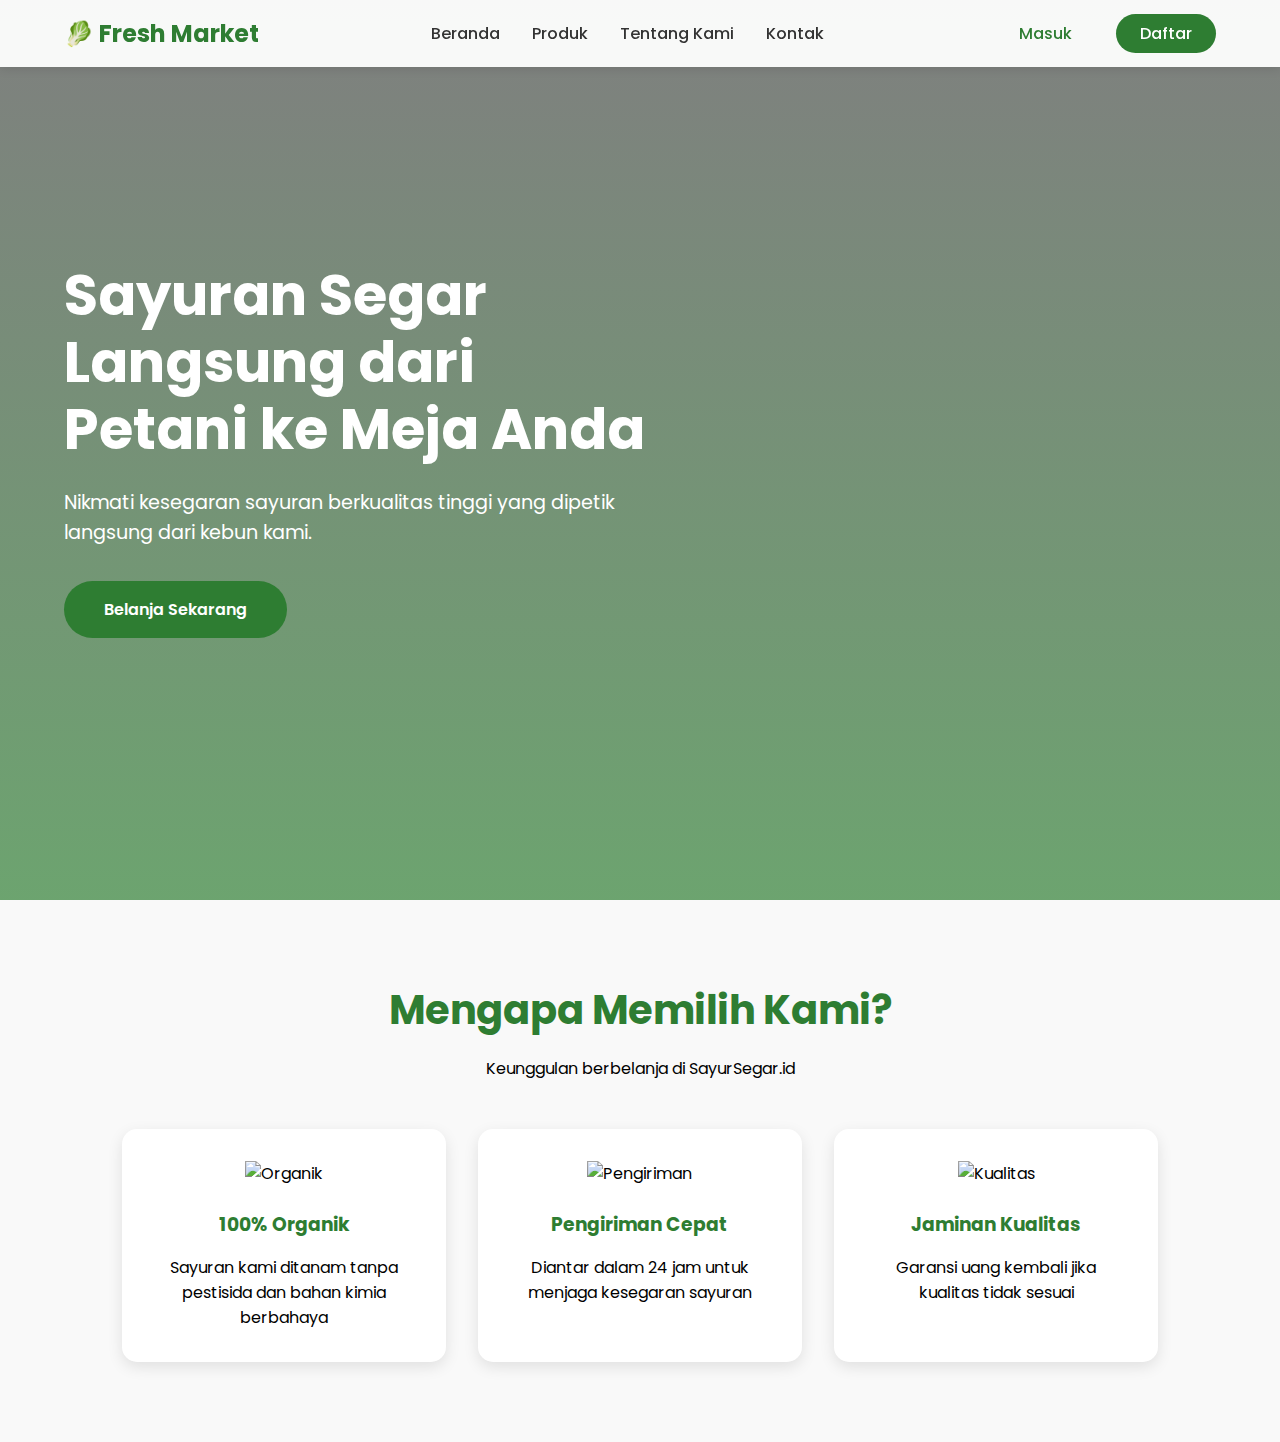
==== index.html @ a0b8d887 "menambahkan file database.sql merubah file index.html menambahkan file login.html menambahkan file p" ====
<!DOCTYPE html>
<html lang="id">
  <head>
    <meta charset="UTF-8" />
    <meta name="viewport" content="width=device-width, initial-scale=1.0" />
    <title>Fresh Market - Sayuran Segar Langsung dari Petani</title>
    <link
      href="https://fonts.googleapis.com/css2?family=Poppins:wght@400;500;600;700&display=swap"
      rel="stylesheet"
    />
    <style>
      * {
        margin: 0;
        padding: 0;
        box-sizing: border-box;
        font-family: "Poppins", sans-serif;
      }

      /* Navbar Styles */
      .navbar {
        position: fixed;
        top: 0;
        width: 100%;
        background: rgba(255, 255, 255, 0.95);
        padding: 1rem 5%;
        display: flex;
        justify-content: space-between;
        align-items: center;
        box-shadow: 0 2px 10px rgba(0, 0, 0, 0.1);
        z-index: 1000;
      }

      .logo {
        font-size: 1.5rem;
        font-weight: 700;
        color: #2e7d32;
      }

      .nav-links {
        display: flex;
        gap: 2rem;
      }

      .nav-links a {
        text-decoration: none;
        color: #333;
        font-weight: 500;
        transition: color 0.3s;
      }

      .nav-links a:hover {
        color: #2e7d32;
      }

      .auth-buttons a {
        text-decoration: none;
        padding: 0.5rem 1.5rem;
        border-radius: 25px;
        font-weight: 500;
      }

      .login-btn {
        color: #2e7d32;
        margin-right: 1rem;
      }

      .register-btn {
        background: #2e7d32;
        color: white;
        transition: all 0.3s;
      }

      .register-btn:hover {
        background: #1b5e20;
        transform: translateY(-2px);
      }

      /* Hero Section */
      .hero {
        height: 100vh;
        background: linear-gradient(rgba(0, 0, 0, 0.5), rgba(46, 125, 50, 0.7)),
          url("https://images.unsplash.com/photo-1597362925123-77861d3fbac7?auto=format&fit=crop&q=80");
        background-size: cover;
        background-position: center;
        display: flex;
        align-items: center;
        padding: 0 5%;
        color: white;
      }

      .hero-content {
        max-width: 600px;
      }

      .hero-content h1 {
        font-size: 3.5rem;
        margin-bottom: 1.5rem;
        line-height: 1.2;
      }

      .hero-content p {
        font-size: 1.2rem;
        margin-bottom: 2rem;
        line-height: 1.6;
      }

      .cta-btn {
        display: inline-block;
        padding: 1rem 2.5rem;
        background: #2e7d32;
        color: white;
        text-decoration: none;
        border-radius: 30px;
        font-weight: 600;
        transition: all 0.3s;
      }

      .cta-btn:hover {
        background: #1b5e20;
        transform: translateY(-2px);
        box-shadow: 0 5px 15px rgba(0, 0, 0, 0.3);
      }

      /* Features Section */
      .features {
        padding: 5rem 5%;
        background: #f9f9f9;
      }

      .section-title {
        text-align: center;
        margin-bottom: 3rem;
      }

      .section-title h2 {
        color: #2e7d32;
        font-size: 2.5rem;
        margin-bottom: 1rem;
      }

      .features-grid {
        display: grid;
        grid-template-columns: repeat(auto-fit, minmax(250px, 1fr));
        gap: 2rem;
        padding: 0 5%;
      }

      .feature-card {
        background: white;
        padding: 2rem;
        border-radius: 15px;
        text-align: center;
        transition: transform 0.3s;
        box-shadow: 0 5px 15px rgba(0, 0, 0, 0.1);
      }

      .feature-card:hover {
        transform: translateY(-10px);
      }

      .feature-card img {
        width: 80px;
        height: 80px;
        margin-bottom: 1.5rem;
      }

      .feature-card h3 {
        color: #2e7d32;
        margin-bottom: 1rem;
      }

      /* Responsive Design */
      @media (max-width: 768px) {
        .nav-links {
          display: none;
        }

        .hero-content h1 {
          font-size: 2.5rem;
        }

        .features-grid {
          grid-template-columns: 1fr;
        }
      }
    </style>
  </head>
  <body>
    <nav class="navbar">
      <div class="logo">🥬 Fresh Market</div>
      <div class="nav-links">
        <a href="#beranda">Beranda</a>
        <a href="#produk">Produk</a>
        <a href="#tentang">Tentang Kami</a>
        <a href="#kontak">Kontak</a>
      </div>
      <div class="auth-buttons">
        <a href="/login" class="login-btn">Masuk</a>
        <a href="/register" class="register-btn">Daftar</a>
      </div>
    </nav>

    <section class="hero">
      <div class="hero-content">
        <h1>Sayuran Segar Langsung dari Petani ke Meja Anda</h1>
        <p>
          Nikmati kesegaran sayuran berkualitas tinggi yang dipetik langsung
          dari kebun kami.
        </p>
        <a href="#produk" class="cta-btn">Belanja Sekarang</a>
      </div>
    </section>

    <section class="features">
      <div class="section-title">
        <h2>Mengapa Memilih Kami?</h2>
        <p>Keunggulan berbelanja di SayurSegar.id</p>
      </div>
      <div class="features-grid">
        <div class="feature-card">
          <img
            src="https://img.icons8.com/color/96/000000/organic-food.png"
            alt="Organik"
          />
          <h3>100% Organik</h3>
          <p>Sayuran kami ditanam tanpa pestisida dan bahan kimia berbahaya</p>
        </div>
        <div class="feature-card">
          <img
            src="https://img.icons8.com/color/96/000000/delivery--v2.png"
            alt="Pengiriman"
          />
          <h3>Pengiriman Cepat</h3>
          <p>Diantar dalam 24 jam untuk menjaga kesegaran sayuran</p>
        </div>
        <div class="feature-card">
          <img
            src="https://img.icons8.com/color/96/000000/guarantee.png"
            alt="Kualitas"
          />
          <h3>Jaminan Kualitas</h3>
          <p>Garansi uang kembali jika kualitas tidak sesuai</p>
        </div>
      </div>
    </section>

    <script>
      document.addEventListener("DOMContentLoaded", function () {
        // Menangani navigasi smooth scroll
        const navLinks = document.querySelectorAll(".nav-links a");

        navLinks.forEach((link) => {
          link.addEventListener("click", function (e) {
            e.preventDefault();
            const targetId = this.getAttribute("href").substring(1);
            const targetSection = document.getElementById(targetId);

            if (targetSection) {
              targetSection.scrollIntoView({
                behavior: "smooth",
              });
            }
          });
        });

        // Menangani tombol CTA (Call to Action)
        const ctaButton = document.querySelector(".cta-btn");
        ctaButton.addEventListener("click", function (e) {
          e.preventDefault();
          window.location.href = "/products";
        });

        // Menangani tombol login dan register
        const loginBtn = document.querySelector(".login-btn");
        const registerBtn = document.querySelector(".register-btn");

        loginBtn.addEventListener("click", function (e) {
          e.preventDefault();
          window.location.href = "/login";
        });

        registerBtn.addEventListener("click", function (e) {
          e.preventDefault();
          window.location.href = "/register";
        });

        // Menambahkan efek parallax pada hero section
        window.addEventListener("scroll", function () {
          const hero = document.querySelector(".hero");
          const scrolled = window.pageYOffset;
          hero.style.backgroundPositionY = -(scrolled * 0.5) + "px";
        });
      });
    </script>
  </body>
</html>
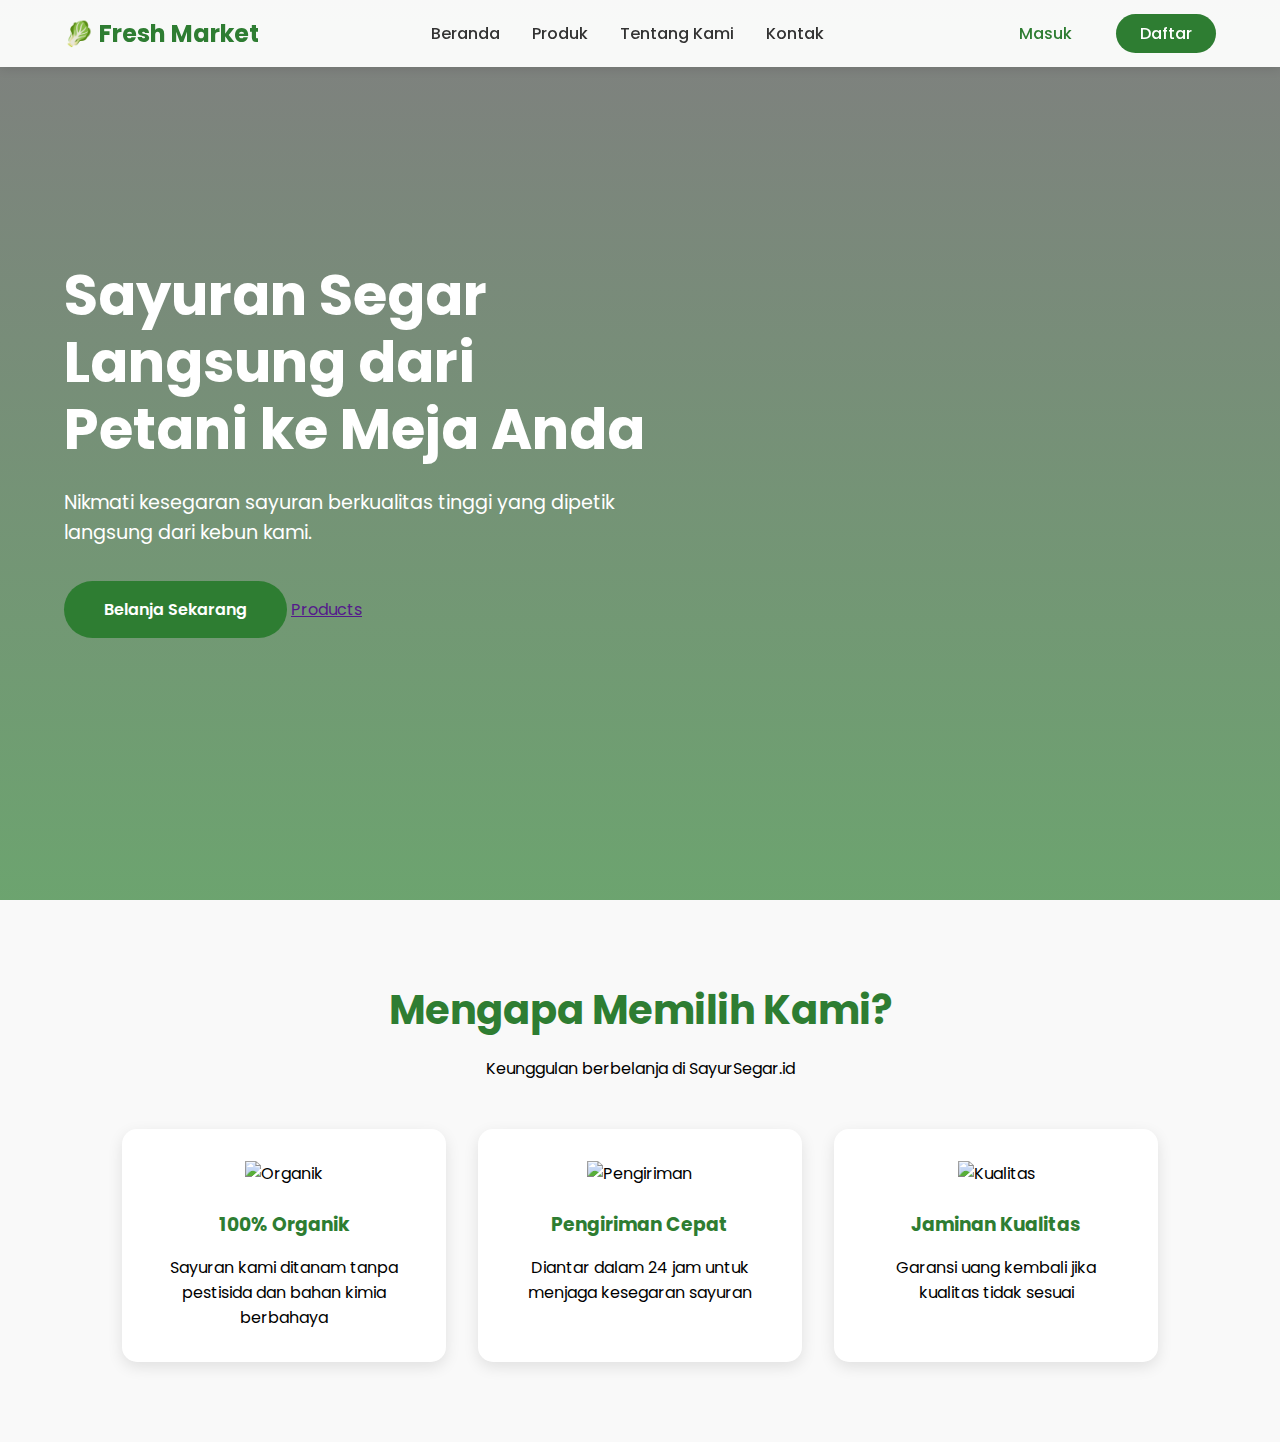
==== commit ac4d4204: "menggabungkan atau meanmbahkan file file yang telah di buat" ====
--- a/index.html
+++ b/index.html
@@ -208,6 +208,7 @@
           dari kebun kami.
         </p>
         <a href="#produk" class="cta-btn">Belanja Sekarang</a>
+        <a href=""products.html">Products</a>
       </div>
     </section>
 
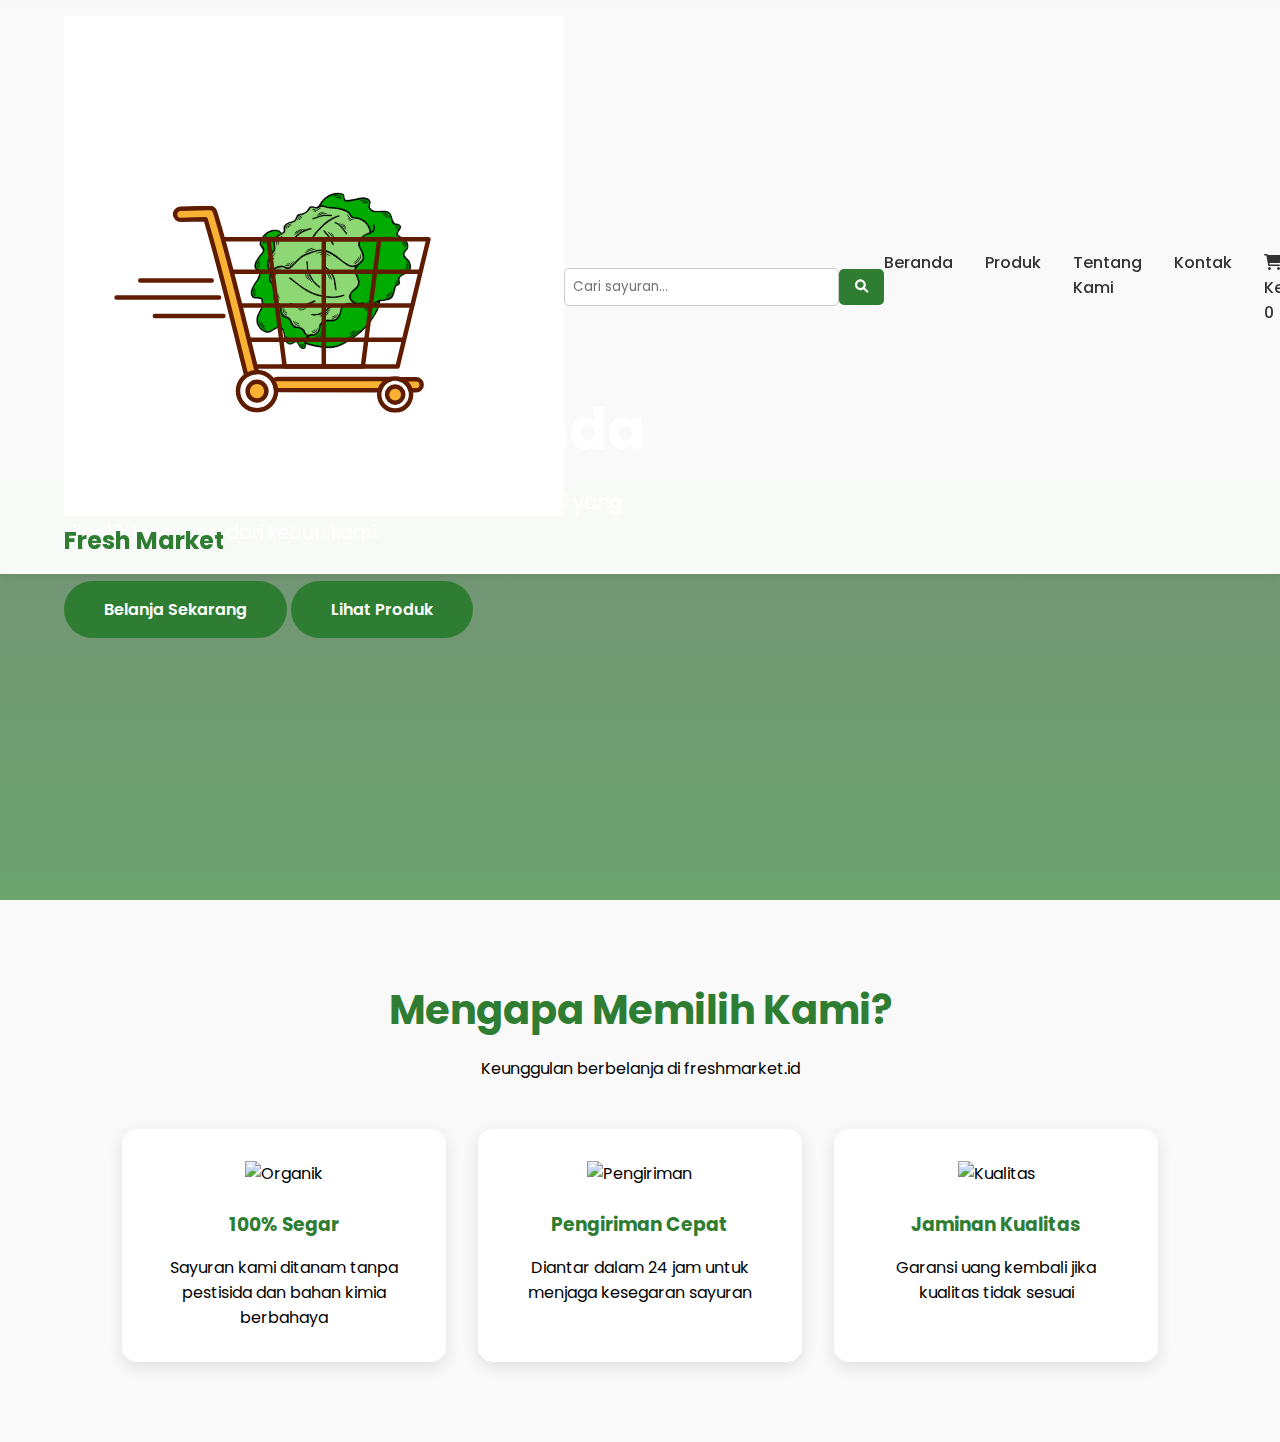
==== commit 8750deff: "pindahin file" ====
--- a/index.html
+++ b/index.html
@@ -8,6 +8,29 @@
       href="https://fonts.googleapis.com/css2?family=Poppins:wght@400;500;600;700&display=swap"
       rel="stylesheet"
     />
+    <meta
+      name="description"
+      content="Fresh Market - Toko sayuran segar online terpercaya. Belanja sayuran organik berkualitas langsung dari petani lokal."
+    />
+    <meta
+      name="keywords"
+      content="sayuran segar, sayur organik, toko sayur online, fresh market"
+    />
+    <meta name="robots" content="index, follow" />
+    <meta
+      property="og:title"
+      content="Fresh Market - Sayuran Segar Langsung dari Petani"
+    />
+    <meta
+      property="og:description"
+      content="Belanja sayuran segar berkualitas dengan harga terbaik"
+    />
+    <meta property="og:image" content="assets/images/fresh-market-banner.jpg" />
+    <link rel="canonical" href="https://freshmarket.com" />
+    <link
+      rel="stylesheet"
+      href="https://cdnjs.cloudflare.com/ajax/libs/font-awesome/6.0.0/css/all.min.css"
+    />
     <style>
       * {
         margin: 0;
@@ -36,6 +59,26 @@
         color: #2e7d32;
       }
 
+      .search-container {
+        display: flex;
+        align-items: center;
+      }
+
+      .search-container input[type="text"] {
+        padding: 0.5rem;
+        border: 1px solid #ccc;
+        border-radius: 5px;
+      }
+
+      .search-container button {
+        padding: 0.5rem 1rem;
+        border: none;
+        background: #2e7d32;
+        color: white;
+        border-radius: 5px;
+        cursor: pointer;
+      }
+
       .nav-links {
         display: flex;
         gap: 2rem;
@@ -52,27 +95,37 @@
         color: #2e7d32;
       }
 
-      .auth-buttons a {
+      .auth-buttons {
+        display: flex;
+        gap: 10px;
+        align-items: center;
+      }
+
+      .auth-btn {
+        padding: 8px 16px;
+        border-radius: 4px;
         text-decoration: none;
-        padding: 0.5rem 1.5rem;
-        border-radius: 25px;
         font-weight: 500;
-      }
-
-      .login-btn {
-        color: #2e7d32;
-        margin-right: 1rem;
-      }
-
-      .register-btn {
+        transition: all 0.3s ease;
+      }
+
+      .auth-btn.login {
+        color: #2e7d32;
+        border: 1px solid #2e7d32;
+      }
+
+      .auth-btn.login:hover {
         background: #2e7d32;
         color: white;
-        transition: all 0.3s;
-      }
-
-      .register-btn:hover {
+      }
+
+      .auth-btn.register {
+        background: #2e7d32;
+        color: white;
+      }
+
+      .auth-btn.register:hover {
         background: #1b5e20;
-        transform: translateY(-2px);
       }
 
       /* Hero Section */
@@ -172,31 +225,114 @@
       /* Responsive Design */
       @media (max-width: 768px) {
         .nav-links {
-          display: none;
-        }
-
-        .hero-content h1 {
-          font-size: 2.5rem;
-        }
-
-        .features-grid {
-          grid-template-columns: 1fr;
+          position: fixed;
+          top: 60px;
+          left: -100%;
+          width: 100%;
+          background: white;
+          padding: 1rem;
+          transition: 0.3s;
+        }
+
+        .nav-links.active {
+          left: 0;
+        }
+
+        .hamburger-menu {
+          display: block;
+        }
+
+        .search-container {
+          width: 100%;
+          margin: 1rem 0;
+        }
+
+        .auth-buttons {
+          flex-direction: column;
+          width: 100%;
+          gap: 5px;
+          margin-top: 10px;
+        }
+
+        .auth-btn {
+          width: 100%;
+          text-align: center;
+        }
+      }
+
+      .user-profile {
+        display: flex;
+        gap: 10px;
+        align-items: center;
+      }
+
+      .profile-btn {
+        color: #2e7d32;
+        text-decoration: none;
+        display: flex;
+        align-items: center;
+        gap: 5px;
+      }
+
+      .logout-btn {
+        background: none;
+        border: 1px solid #dc3545;
+        color: #dc3545;
+        padding: 5px 10px;
+        border-radius: 4px;
+        cursor: pointer;
+        display: flex;
+        align-items: center;
+        gap: 5px;
+      }
+
+      .logout-btn:hover {
+        background: #dc3545;
+        color: white;
+      }
+
+      @media (max-width: 768px) {
+        .user-profile {
+          flex-direction: column;
+          width: 100%;
+        }
+
+        .profile-btn,
+        .logout-btn {
+          width: 100%;
+          justify-content: center;
+          padding: 8px;
         }
       }
     </style>
   </head>
   <body>
     <nav class="navbar">
-      <div class="logo">🥬 Fresh Market</div>
+      <div class="logo-container">
+        <img src="assets/images/logo.png" alt="Fresh Market Logo" />
+        <div class="logo">Fresh Market</div>
+      </div>
+
+      <div class="search-container">
+        <input type="text" id="search-input" placeholder="Cari sayuran..." />
+        <button type="button" id="search-button">
+          <i class="fas fa-search"></i>
+        </button>
+      </div>
+
       <div class="nav-links">
-        <a href="#beranda">Beranda</a>
-        <a href="#produk">Produk</a>
-        <a href="#tentang">Tentang Kami</a>
-        <a href="#kontak">Kontak</a>
-      </div>
-      <div class="auth-buttons">
-        <a href="/login" class="login-btn">Masuk</a>
-        <a href="/register" class="register-btn">Daftar</a>
+        <a href="index.html" class="nav-link">Beranda</a>
+        <a href="products.html" class="nav-link">Produk</a>
+        <a href="about.html" class="nav-link">Tentang Kami</a>
+        <a href="contact.html" class="nav-link">Kontak</a>
+        <a href="cart.html" class="cart-link">
+          <i class="fas fa-shopping-cart"></i>
+          Keranjang <span class="cart-count">0</span>
+        </a>
+        <div class="auth-buttons">
+          <a href="login.html" class="auth-btn login">Masuk</a>
+          <a href="register.html" class="auth-btn register">Daftar</a>
+        </div>
       </div>
     </nav>
 
@@ -204,18 +340,18 @@
       <div class="hero-content">
         <h1>Sayuran Segar Langsung dari Petani ke Meja Anda</h1>
         <p>
-          Nikmati kesegaran sayuran berkualitas tinggi yang dipetik langsung
-          dari kebun kami.
+          Nikmati kesegaran sayuran organik berkualitas tinggi yang dipetik
+          langsung dari kebun kami.
         </p>
-        <a href="#produk" class="cta-btn">Belanja Sekarang</a>
-        <a href=""products.html">Products</a>
+        <a href="products.html" class="cta-btn primary">Belanja Sekarang</a>
+        <a href="products.html" class="cta-btn secondary">Lihat Produk</a>
       </div>
     </section>
 
     <section class="features">
       <div class="section-title">
         <h2>Mengapa Memilih Kami?</h2>
-        <p>Keunggulan berbelanja di SayurSegar.id</p>
+        <p>Keunggulan berbelanja di freshmarket.id</p>
       </div>
       <div class="features-grid">
         <div class="feature-card">
@@ -223,7 +359,7 @@
             src="https://img.icons8.com/color/96/000000/organic-food.png"
             alt="Organik"
           />
-          <h3>100% Organik</h3>
+          <h3>100% Segar</h3>
           <p>Sayuran kami ditanam tanpa pestisida dan bahan kimia berbahaya</p>
         </div>
         <div class="feature-card">
@@ -245,44 +381,32 @@
       </div>
     </section>
 
+    <script src="/js/init.js"></script>
+
     <script>
       document.addEventListener("DOMContentLoaded", function () {
-        // Menangani navigasi smooth scroll
-        const navLinks = document.querySelectorAll(".nav-links a");
-
-        navLinks.forEach((link) => {
-          link.addEventListener("click", function (e) {
-            e.preventDefault();
-            const targetId = this.getAttribute("href").substring(1);
-            const targetSection = document.getElementById(targetId);
-
-            if (targetSection) {
-              targetSection.scrollIntoView({
-                behavior: "smooth",
-              });
+        // Menangani tombol CTA (Call to Action)
+        const ctaButtons = document.querySelectorAll(".cta-btn");
+        ctaButtons.forEach((button) => {
+          button.addEventListener("click", function (e) {
+            const href = this.getAttribute("href");
+            if (href) {
+              window.location.href = href;
             }
           });
         });
 
-        // Menangani tombol CTA (Call to Action)
-        const ctaButton = document.querySelector(".cta-btn");
-        ctaButton.addEventListener("click", function (e) {
-          e.preventDefault();
-          window.location.href = "/products";
-        });
-
-        // Menangani tombol login dan register
-        const loginBtn = document.querySelector(".login-btn");
-        const registerBtn = document.querySelector(".register-btn");
-
-        loginBtn.addEventListener("click", function (e) {
-          e.preventDefault();
-          window.location.href = "/login";
-        });
-
-        registerBtn.addEventListener("click", function (e) {
-          e.preventDefault();
-          window.location.href = "/register";
+        // Menangani tombol search
+        const searchButton = document.getElementById("search-button");
+        const searchInput = document.getElementById("search-input");
+
+        searchButton.addEventListener("click", function () {
+          const searchTerm = searchInput.value.trim();
+          if (searchTerm) {
+            window.location.href = `products.html?search=${encodeURIComponent(
+              searchTerm
+            )}`;
+          }
         });
 
         // Menambahkan efek parallax pada hero section
@@ -291,7 +415,69 @@
           const scrolled = window.pageYOffset;
           hero.style.backgroundPositionY = -(scrolled * 0.5) + "px";
         });
+
+        // Cek apakah user sudah login
+        checkLoginStatus();
       });
+
+      // Fungsi logout
+      function logout() {
+        localStorage.removeItem("user");
+        window.location.reload();
+      }
+
+      // Update autentikasi dan navigasi
+      function checkLoginStatus() {
+        const user = JSON.parse(localStorage.getItem("user"));
+        const authButtons = document.querySelector(".auth-buttons");
+
+        if (!authButtons) return;
+
+        if (user) {
+          // Update tampilan sesuai role
+          authButtons.innerHTML = `
+                <div class="user-profile">
+                    <a href="${
+                      user.isAdmin
+                        ? "../admin/dashboard.html"
+                        : "user/dashboard.html"
+                    }" class="dashboard-btn">
+                        <i class="fas fa-user-circle"></i>
+                        <span>${user.name}</span>
+                    </a>
+                    <a href="user/cart.html" class="cart-btn">
+                        <i class="fas fa-shopping-cart"></i>
+                        <span class="cart-count" id="cartCount">0</span>
+                    </a>
+                    <button onclick="logout()" class="logout-btn">
+                        <i class="fas fa-sign-out-alt"></i>
+                    </button>
+                </div>
+            `;
+
+          // Update jumlah keranjang
+          updateCartCount();
+        } else {
+          authButtons.innerHTML = `
+                <a href="login.html" class="auth-btn login">Masuk</a>
+                <a href="register.html" class="auth-btn register">Daftar</a>
+            `;
+        }
+      }
+
+      // Fungsi untuk update jumlah item di keranjang
+      function updateCartCount() {
+        const user = JSON.parse(localStorage.getItem("user"));
+        if (!user) return;
+
+        const cart = JSON.parse(localStorage.getItem("cart")) || [];
+        const userCart = cart.filter((item) => item.userId === user.email);
+
+        const cartCount = document.getElementById("cartCount");
+        if (cartCount) {
+          cartCount.textContent = userCart.length;
+        }
+      }
     </script>
   </body>
 </html>
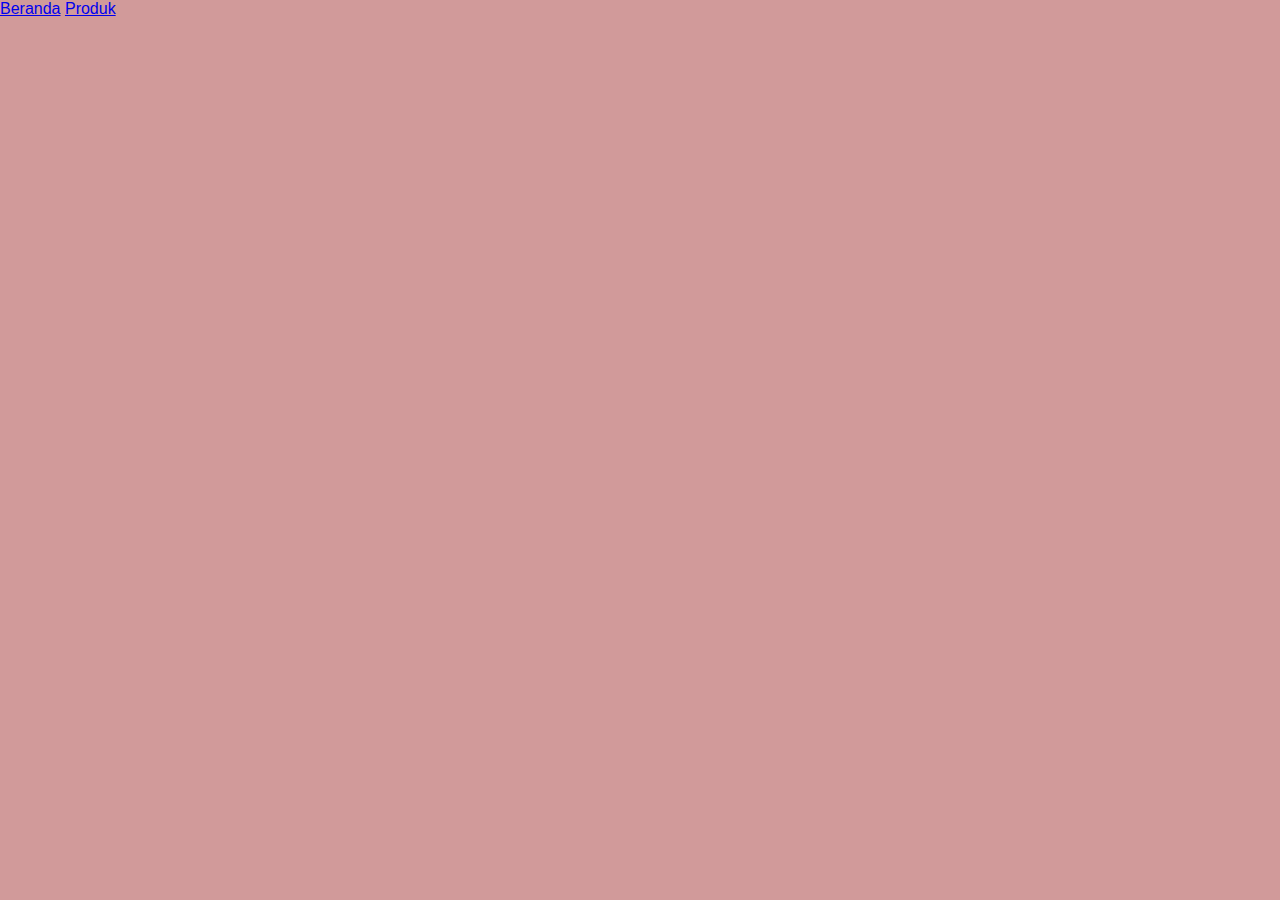
==== commit 20e4d2f1: "message = "Add 404 page and update products page"" ====
--- a/index.html
+++ b/index.html
@@ -3,481 +3,17 @@
   <head>
     <meta charset="UTF-8" />
     <meta name="viewport" content="width=device-width, initial-scale=1.0" />
-    <title>Fresh Market - Sayuran Segar Langsung dari Petani</title>
-    <link
-      href="https://fonts.googleapis.com/css2?family=Poppins:wght@400;500;600;700&display=swap"
-      rel="stylesheet"
-    />
-    <meta
-      name="description"
-      content="Fresh Market - Toko sayuran segar online terpercaya. Belanja sayuran organik berkualitas langsung dari petani lokal."
-    />
-    <meta
-      name="keywords"
-      content="sayuran segar, sayur organik, toko sayur online, fresh market"
-    />
-    <meta name="robots" content="index, follow" />
-    <meta
-      property="og:title"
-      content="Fresh Market - Sayuran Segar Langsung dari Petani"
-    />
-    <meta
-      property="og:description"
-      content="Belanja sayuran segar berkualitas dengan harga terbaik"
-    />
-    <meta property="og:image" content="assets/images/fresh-market-banner.jpg" />
-    <link rel="canonical" href="https://freshmarket.com" />
+    <title>Fresh Market</title>
+    <link rel="stylesheet" href="./css/styles.css" />
     <link
       rel="stylesheet"
       href="https://cdnjs.cloudflare.com/ajax/libs/font-awesome/6.0.0/css/all.min.css"
     />
-    <style>
-      * {
-        margin: 0;
-        padding: 0;
-        box-sizing: border-box;
-        font-family: "Poppins", sans-serif;
-      }
-
-      /* Navbar Styles */
-      .navbar {
-        position: fixed;
-        top: 0;
-        width: 100%;
-        background: rgba(255, 255, 255, 0.95);
-        padding: 1rem 5%;
-        display: flex;
-        justify-content: space-between;
-        align-items: center;
-        box-shadow: 0 2px 10px rgba(0, 0, 0, 0.1);
-        z-index: 1000;
-      }
-
-      .logo {
-        font-size: 1.5rem;
-        font-weight: 700;
-        color: #2e7d32;
-      }
-
-      .search-container {
-        display: flex;
-        align-items: center;
-      }
-
-      .search-container input[type="text"] {
-        padding: 0.5rem;
-        border: 1px solid #ccc;
-        border-radius: 5px;
-      }
-
-      .search-container button {
-        padding: 0.5rem 1rem;
-        border: none;
-        background: #2e7d32;
-        color: white;
-        border-radius: 5px;
-        cursor: pointer;
-      }
-
-      .nav-links {
-        display: flex;
-        gap: 2rem;
-      }
-
-      .nav-links a {
-        text-decoration: none;
-        color: #333;
-        font-weight: 500;
-        transition: color 0.3s;
-      }
-
-      .nav-links a:hover {
-        color: #2e7d32;
-      }
-
-      .auth-buttons {
-        display: flex;
-        gap: 10px;
-        align-items: center;
-      }
-
-      .auth-btn {
-        padding: 8px 16px;
-        border-radius: 4px;
-        text-decoration: none;
-        font-weight: 500;
-        transition: all 0.3s ease;
-      }
-
-      .auth-btn.login {
-        color: #2e7d32;
-        border: 1px solid #2e7d32;
-      }
-
-      .auth-btn.login:hover {
-        background: #2e7d32;
-        color: white;
-      }
-
-      .auth-btn.register {
-        background: #2e7d32;
-        color: white;
-      }
-
-      .auth-btn.register:hover {
-        background: #1b5e20;
-      }
-
-      /* Hero Section */
-      .hero {
-        height: 100vh;
-        background: linear-gradient(rgba(0, 0, 0, 0.5), rgba(46, 125, 50, 0.7)),
-          url("https://images.unsplash.com/photo-1597362925123-77861d3fbac7?auto=format&fit=crop&q=80");
-        background-size: cover;
-        background-position: center;
-        display: flex;
-        align-items: center;
-        padding: 0 5%;
-        color: white;
-      }
-
-      .hero-content {
-        max-width: 600px;
-      }
-
-      .hero-content h1 {
-        font-size: 3.5rem;
-        margin-bottom: 1.5rem;
-        line-height: 1.2;
-      }
-
-      .hero-content p {
-        font-size: 1.2rem;
-        margin-bottom: 2rem;
-        line-height: 1.6;
-      }
-
-      .cta-btn {
-        display: inline-block;
-        padding: 1rem 2.5rem;
-        background: #2e7d32;
-        color: white;
-        text-decoration: none;
-        border-radius: 30px;
-        font-weight: 600;
-        transition: all 0.3s;
-      }
-
-      .cta-btn:hover {
-        background: #1b5e20;
-        transform: translateY(-2px);
-        box-shadow: 0 5px 15px rgba(0, 0, 0, 0.3);
-      }
-
-      /* Features Section */
-      .features {
-        padding: 5rem 5%;
-        background: #f9f9f9;
-      }
-
-      .section-title {
-        text-align: center;
-        margin-bottom: 3rem;
-      }
-
-      .section-title h2 {
-        color: #2e7d32;
-        font-size: 2.5rem;
-        margin-bottom: 1rem;
-      }
-
-      .features-grid {
-        display: grid;
-        grid-template-columns: repeat(auto-fit, minmax(250px, 1fr));
-        gap: 2rem;
-        padding: 0 5%;
-      }
-
-      .feature-card {
-        background: white;
-        padding: 2rem;
-        border-radius: 15px;
-        text-align: center;
-        transition: transform 0.3s;
-        box-shadow: 0 5px 15px rgba(0, 0, 0, 0.1);
-      }
-
-      .feature-card:hover {
-        transform: translateY(-10px);
-      }
-
-      .feature-card img {
-        width: 80px;
-        height: 80px;
-        margin-bottom: 1.5rem;
-      }
-
-      .feature-card h3 {
-        color: #2e7d32;
-        margin-bottom: 1rem;
-      }
-
-      /* Responsive Design */
-      @media (max-width: 768px) {
-        .nav-links {
-          position: fixed;
-          top: 60px;
-          left: -100%;
-          width: 100%;
-          background: white;
-          padding: 1rem;
-          transition: 0.3s;
-        }
-
-        .nav-links.active {
-          left: 0;
-        }
-
-        .hamburger-menu {
-          display: block;
-        }
-
-        .search-container {
-          width: 100%;
-          margin: 1rem 0;
-        }
-
-        .auth-buttons {
-          flex-direction: column;
-          width: 100%;
-          gap: 5px;
-          margin-top: 10px;
-        }
-
-        .auth-btn {
-          width: 100%;
-          text-align: center;
-        }
-      }
-
-      .user-profile {
-        display: flex;
-        gap: 10px;
-        align-items: center;
-      }
-
-      .profile-btn {
-        color: #2e7d32;
-        text-decoration: none;
-        display: flex;
-        align-items: center;
-        gap: 5px;
-      }
-
-      .logout-btn {
-        background: none;
-        border: 1px solid #dc3545;
-        color: #dc3545;
-        padding: 5px 10px;
-        border-radius: 4px;
-        cursor: pointer;
-        display: flex;
-        align-items: center;
-        gap: 5px;
-      }
-
-      .logout-btn:hover {
-        background: #dc3545;
-        color: white;
-      }
-
-      @media (max-width: 768px) {
-        .user-profile {
-          flex-direction: column;
-          width: 100%;
-        }
-
-        .profile-btn,
-        .logout-btn {
-          width: 100%;
-          justify-content: center;
-          padding: 8px;
-        }
-      }
-    </style>
   </head>
   <body>
-    <nav class="navbar">
-      <div class="logo-container">
-        <img src="assets/images/logo.png" alt="Fresh Market Logo" />
-        <div class="logo">Fresh Market</div>
-      </div>
-
-      <div class="search-container">
-        <input type="text" id="search-input" placeholder="Cari sayuran..." />
-        <button type="button" id="search-button">
-          <i class="fas fa-search"></i>
-        </button>
-      </div>
-
-      <div class="nav-links">
-        <a href="index.html" class="nav-link">Beranda</a>
-        <a href="products.html" class="nav-link">Produk</a>
-        <a href="about.html" class="nav-link">Tentang Kami</a>
-        <a href="contact.html" class="nav-link">Kontak</a>
-        <a href="cart.html" class="cart-link">
-          <i class="fas fa-shopping-cart"></i>
-          Keranjang <span class="cart-count">0</span>
-        </a>
-        <div class="auth-buttons">
-          <a href="login.html" class="auth-btn login">Masuk</a>
-          <a href="register.html" class="auth-btn register">Daftar</a>
-        </div>
-      </div>
+    <nav>
+      <a href="./index.html">Beranda</a>
+      <a href="./pages/products.html">Produk</a>
     </nav>
-
-    <section class="hero">
-      <div class="hero-content">
-        <h1>Sayuran Segar Langsung dari Petani ke Meja Anda</h1>
-        <p>
-          Nikmati kesegaran sayuran organik berkualitas tinggi yang dipetik
-          langsung dari kebun kami.
-        </p>
-        <a href="products.html" class="cta-btn primary">Belanja Sekarang</a>
-        <a href="products.html" class="cta-btn secondary">Lihat Produk</a>
-      </div>
-    </section>
-
-    <section class="features">
-      <div class="section-title">
-        <h2>Mengapa Memilih Kami?</h2>
-        <p>Keunggulan berbelanja di freshmarket.id</p>
-      </div>
-      <div class="features-grid">
-        <div class="feature-card">
-          <img
-            src="https://img.icons8.com/color/96/000000/organic-food.png"
-            alt="Organik"
-          />
-          <h3>100% Segar</h3>
-          <p>Sayuran kami ditanam tanpa pestisida dan bahan kimia berbahaya</p>
-        </div>
-        <div class="feature-card">
-          <img
-            src="https://img.icons8.com/color/96/000000/delivery--v2.png"
-            alt="Pengiriman"
-          />
-          <h3>Pengiriman Cepat</h3>
-          <p>Diantar dalam 24 jam untuk menjaga kesegaran sayuran</p>
-        </div>
-        <div class="feature-card">
-          <img
-            src="https://img.icons8.com/color/96/000000/guarantee.png"
-            alt="Kualitas"
-          />
-          <h3>Jaminan Kualitas</h3>
-          <p>Garansi uang kembali jika kualitas tidak sesuai</p>
-        </div>
-      </div>
-    </section>
-
-    <script src="/js/init.js"></script>
-
-    <script>
-      document.addEventListener("DOMContentLoaded", function () {
-        // Menangani tombol CTA (Call to Action)
-        const ctaButtons = document.querySelectorAll(".cta-btn");
-        ctaButtons.forEach((button) => {
-          button.addEventListener("click", function (e) {
-            const href = this.getAttribute("href");
-            if (href) {
-              window.location.href = href;
-            }
-          });
-        });
-
-        // Menangani tombol search
-        const searchButton = document.getElementById("search-button");
-        const searchInput = document.getElementById("search-input");
-
-        searchButton.addEventListener("click", function () {
-          const searchTerm = searchInput.value.trim();
-          if (searchTerm) {
-            window.location.href = `products.html?search=${encodeURIComponent(
-              searchTerm
-            )}`;
-          }
-        });
-
-        // Menambahkan efek parallax pada hero section
-        window.addEventListener("scroll", function () {
-          const hero = document.querySelector(".hero");
-          const scrolled = window.pageYOffset;
-          hero.style.backgroundPositionY = -(scrolled * 0.5) + "px";
-        });
-
-        // Cek apakah user sudah login
-        checkLoginStatus();
-      });
-
-      // Fungsi logout
-      function logout() {
-        localStorage.removeItem("user");
-        window.location.reload();
-      }
-
-      // Update autentikasi dan navigasi
-      function checkLoginStatus() {
-        const user = JSON.parse(localStorage.getItem("user"));
-        const authButtons = document.querySelector(".auth-buttons");
-
-        if (!authButtons) return;
-
-        if (user) {
-          // Update tampilan sesuai role
-          authButtons.innerHTML = `
-                <div class="user-profile">
-                    <a href="${
-                      user.isAdmin
-                        ? "../admin/dashboard.html"
-                        : "user/dashboard.html"
-                    }" class="dashboard-btn">
-                        <i class="fas fa-user-circle"></i>
-                        <span>${user.name}</span>
-                    </a>
-                    <a href="user/cart.html" class="cart-btn">
-                        <i class="fas fa-shopping-cart"></i>
-                        <span class="cart-count" id="cartCount">0</span>
-                    </a>
-                    <button onclick="logout()" class="logout-btn">
-                        <i class="fas fa-sign-out-alt"></i>
-                    </button>
-                </div>
-            `;
-
-          // Update jumlah keranjang
-          updateCartCount();
-        } else {
-          authButtons.innerHTML = `
-                <a href="login.html" class="auth-btn login">Masuk</a>
-                <a href="register.html" class="auth-btn register">Daftar</a>
-            `;
-        }
-      }
-
-      // Fungsi untuk update jumlah item di keranjang
-      function updateCartCount() {
-        const user = JSON.parse(localStorage.getItem("user"));
-        if (!user) return;
-
-        const cart = JSON.parse(localStorage.getItem("cart")) || [];
-        const userCart = cart.filter((item) => item.userId === user.email);
-
-        const cartCount = document.getElementById("cartCount");
-        if (cartCount) {
-          cartCount.textContent = userCart.length;
-        }
-      }
-    </script>
   </body>
 </html>
--- a/css/styles.css
+++ b/css/styles.css
@@ -0,0 +1,571 @@
+/* Responsive Styles */
+/* Base styles for all devices */
+:root {
+  --primary-color: #2e7d32;
+  --secondary-color: #1976d2;
+  --bg-color: #f5f5f5;
+  --text-color: #333;
+  --card-bg: #ffffff;
+  --sidebar-width: 250px;
+  --header-height: 60px;
+}
+
+* {
+  box-sizing: border-box;
+  margin: 0;
+  padding: 0;
+}
+
+body {
+  font-family: "Poppins", sans-serif;
+  background-color: var(--bg-color);
+  color: var(--text-color);
+  overflow-x: hidden;
+}
+
+/* Responsive navbar */
+.navbar {
+  display: flex;
+  justify-content: space-between;
+  align-items: center;
+  padding: 0 20px;
+  background: var(--card-bg);
+  height: var(--header-height);
+  box-shadow: 0 2px 4px rgba(0, 0, 0, 0.1);
+  position: fixed;
+  top: 0;
+  left: 0;
+  right: 0;
+  z-index: 100;
+}
+
+/* Responsive containers */
+.dashboard-container {
+  display: flex;
+  min-height: 100vh;
+  padding-top: var(--header-height);
+}
+
+.admin-container {
+  display: flex;
+  min-height: 100vh;
+}
+
+/* Responsive sidebar */
+.user-sidebar,
+.admin-sidebar {
+  width: var(--sidebar-width);
+  background: var(--card-bg);
+  padding: 20px 0;
+  box-shadow: 2px 0 5px rgba(0, 0, 0, 0.1);
+  position: fixed;
+  top: var(--header-height);
+  left: 0;
+  bottom: 0;
+  overflow-y: auto;
+  transition: transform 0.3s ease;
+  z-index: 90;
+}
+
+.admin-sidebar {
+  top: 0;
+}
+
+/* Responsive content area */
+.content,
+.admin-content {
+  flex: 1;
+  padding: 20px;
+  margin-left: var(--sidebar-width);
+  transition: margin-left 0.3s ease;
+}
+
+/* Responsive cards */
+.stat-card,
+.action-card,
+.order-card,
+.product-card,
+.wishlist-card,
+.address-card {
+  background: var(--card-bg);
+  border-radius: 8px;
+  box-shadow: 0 2px 4px rgba(0, 0, 0, 0.1);
+  padding: 15px;
+  margin-bottom: 15px;
+  transition: transform 0.3s ease, box-shadow 0.3s ease;
+}
+
+/* Responsive grids */
+.stats-container,
+.actions-container {
+  display: grid;
+  grid-template-columns: repeat(auto-fill, minmax(250px, 1fr));
+  gap: 20px;
+  margin: 20px 0;
+}
+
+.products-grid,
+.wishlist-grid {
+  display: grid;
+  grid-template-columns: repeat(auto-fill, minmax(200px, 1fr));
+  gap: 20px;
+  margin: 20px 0;
+}
+
+/* Mobile menu button */
+.mobile-menu-btn {
+  display: none;
+  background: none;
+  border: none;
+  font-size: 1.5rem;
+  color: var(--primary-color);
+  cursor: pointer;
+}
+
+/* Media Queries */
+/* Tablet & Small Laptops */
+@media screen and (max-width: 992px) {
+  :root {
+    --sidebar-width: 200px;
+  }
+
+  .stats-container,
+  .actions-container {
+    grid-template-columns: repeat(auto-fill, minmax(200px, 1fr));
+  }
+
+  .product-card,
+  .wishlist-card {
+    min-width: unset;
+  }
+}
+
+/* Mobile devices (portrait) */
+@media screen and (max-width: 768px) {
+  .mobile-menu-btn {
+    display: block;
+  }
+
+  .user-sidebar,
+  .admin-sidebar {
+    transform: translateX(-100%);
+    width: 80%;
+    max-width: 300px;
+  }
+
+  .user-sidebar.active,
+  .admin-sidebar.active {
+    transform: translateX(0);
+  }
+
+  .content,
+  .admin-content {
+    margin-left: 0;
+  }
+
+  .stats-container,
+  .actions-container {
+    grid-template-columns: 1fr;
+  }
+
+  .products-grid,
+  .wishlist-grid {
+    grid-template-columns: repeat(auto-fill, minmax(150px, 1fr));
+  }
+
+  /* Adjust forms for mobile */
+  .form-group input,
+  .form-group textarea,
+  .form-group select {
+    width: 100%;
+  }
+
+  /* Adjust tables for mobile */
+  table,
+  thead,
+  tbody,
+  th,
+  td,
+  tr {
+    display: block;
+  }
+
+  thead tr {
+    position: absolute;
+    top: -9999px;
+    left: -9999px;
+  }
+
+  tr {
+    margin-bottom: 15px;
+    border: 1px solid #ddd;
+  }
+
+  td {
+    border: none;
+    position: relative;
+    padding-left: 50%;
+    text-align: right;
+  }
+
+  td:before {
+    position: absolute;
+    top: 6px;
+    left: 6px;
+    width: 45%;
+    padding-right: 10px;
+    white-space: nowrap;
+    text-align: left;
+    font-weight: bold;
+    content: attr(data-label);
+  }
+}
+
+/* Small mobile devices */
+@media screen and (max-width: 480px) {
+  .navbar {
+    padding: 0 10px;
+  }
+
+  .products-grid,
+  .wishlist-grid {
+    grid-template-columns: 1fr;
+  }
+
+  .home-btn span,
+  .logout-btn span {
+    display: none;
+  }
+
+  .user-name {
+    max-width: 100px;
+    overflow: hidden;
+    text-overflow: ellipsis;
+    white-space: nowrap;
+  }
+
+  .dashboard-header h1 {
+    font-size: 1.5rem;
+  }
+}
+
+/* Animation for mobile menu */
+.sidebar-overlay {
+  display: none;
+  position: fixed;
+  top: 0;
+  left: 0;
+  right: 0;
+  bottom: 0;
+  background-color: rgba(0, 0, 0, 0.5);
+  z-index: 80;
+}
+
+.sidebar-overlay.active {
+  display: block;
+}
+
+body {
+  margin: 0;
+  font-family: Arial, sans-serif;
+  background-color: #d19a9a; /* warna latar belakang */
+}
+
+.container {
+  display: flex;
+  height: 100vh;
+}
+
+.left-side {
+  flex: 1;
+  background-color: #2d572c; /* warna hijau */
+  color: white;
+  padding: 40px;
+  display: flex;
+  flex-direction: column;
+  justify-content: center;
+}
+
+.left-side h1 {
+  font-size: 48px;
+  margin: 0;
+}
+
+.left-side h2 {
+  font-size: 24px;
+  margin: 0;
+}
+
+.left-side p {
+  margin-top: 20px;
+  font-size: 18px;
+}
+
+.right-side {
+  flex: 1;
+  background-color: white;
+  padding: 40px;
+  display: flex;
+  justify-content: center;
+  align-items: center;
+}
+
+form {
+  width: 100%;
+  max-width: 400px;
+}
+
+form h1 {
+  text-align: center;
+  margin-bottom: 20px;
+}
+
+form label {
+  margin-top: 10px;
+  display: block;
+}
+
+form input {
+  width: 100%;
+  padding: 10px;
+  margin-top: 5px;
+  border: 1px solid #ccc;
+  border-radius: 5px;
+}
+
+.login-button {
+  width: 100%;
+  background-color: #4caf50; /* warna hijau tombol */
+  color: white;
+  padding: 10px;
+  border: none;
+  border-radius: 5px;
+  margin-top: 15px;
+  cursor: pointer;
+}
+
+.login-button:hover {
+  background-color: #45a049;
+}
+
+.options {
+  display: flex;
+  justify-content: space-between;
+  align-items: center;
+  margin-top: 15px;
+}
+
+.options a {
+  text-decoration: none;
+}
+
+.options p {
+  text-align: center;
+  margin-top: 20px;
+}
+
+.search-container {
+  display: flex;
+  align-items: center;
+  gap: 10px;
+  padding: 5px 15px;
+  background: #f5f5f5;
+  border-radius: 25px;
+}
+
+.search-container input {
+  border: none;
+  background: none;
+  padding: 8px;
+  width: 300px;
+  outline: none;
+}
+
+.cart-container {
+  max-width: 1200px;
+  margin: 80px auto;
+  padding: 20px;
+}
+
+.cart-item {
+  display: flex;
+  align-items: center;
+  padding: 15px;
+  border-bottom: 1px solid #eee;
+}
+
+.cart-summary {
+  margin-top: 20px;
+  padding: 20px;
+  background: #f9f9f9;
+  border-radius: 8px;
+}
+
+.primary-button {
+  background: #2e7d32;
+  color: white;
+  padding: 12px 24px;
+  border: none;
+  border-radius: 4px;
+  cursor: pointer;
+  font-weight: 500;
+  transition: background 0.3s;
+}
+
+.primary-button:hover {
+  background: #1b5e20;
+}
+
+/* Notifikasi */
+.notification-container {
+  position: fixed;
+  top: 20px;
+  right: 20px;
+  z-index: 1000;
+}
+
+.notification {
+  padding: 15px;
+  margin-bottom: 10px;
+  border-radius: 4px;
+  display: flex;
+  align-items: center;
+  justify-content: space-between;
+}
+
+.notification.success {
+  background: #4caf50;
+  color: white;
+}
+.notification.error {
+  background: #f44336;
+  color: white;
+}
+.notification.info {
+  background: #2196f3;
+  color: white;
+}
+
+/* Wishlist */
+.wishlist-btn {
+  border: none;
+  background: none;
+  cursor: pointer;
+  padding: 5px;
+}
+
+.wishlist-btn.active {
+  color: #f44336;
+}
+
+/* Admin Dashboard */
+.admin-dashboard {
+  display: grid;
+  grid-template-columns: 250px 1fr;
+  min-height: 100vh;
+}
+
+.admin-sidebar {
+  background: #1a237e;
+  color: white;
+  padding: 20px;
+}
+
+.dashboard-stats {
+  display: grid;
+  grid-template-columns: repeat(auto-fit, minmax(250px, 1fr));
+  gap: 20px;
+  padding: 20px;
+}
+
+/* About Page Styles */
+.about-container {
+  margin-top: 80px;
+  padding: 2rem 5%;
+  max-width: 1200px;
+  margin: 80px auto;
+}
+
+.about-content {
+  margin-top: 2rem;
+  line-height: 1.6;
+}
+
+/* Contact Page Styles */
+.contact-container {
+  margin-top: 80px;
+  padding: 2rem 5%;
+  max-width: 800px;
+  margin: 80px auto;
+}
+
+.contact-info {
+  margin: 2rem 0;
+  display: grid;
+  grid-template-columns: repeat(auto-fit, minmax(250px, 1fr));
+  gap: 1.5rem;
+}
+
+.info-item {
+  display: flex;
+  align-items: center;
+  gap: 1rem;
+  padding: 1rem;
+  background: #f8f9fa;
+  border-radius: 8px;
+}
+
+.contact-form {
+  display: flex;
+  flex-direction: column;
+  gap: 1rem;
+}
+
+.contact-form input,
+.contact-form textarea {
+  padding: 0.8rem;
+  border: 1px solid #ddd;
+  border-radius: 4px;
+}
+
+.contact-form button {
+  background: #2e7d32;
+  color: white;
+  padding: 1rem;
+  border: none;
+  border-radius: 4px;
+  cursor: pointer;
+  font-weight: 500;
+}
+
+.contact-form button:hover {
+  background: #1b5e20;
+}
+
+.admin-logo,
+.user-logo {
+  cursor: pointer;
+  transition: opacity 0.3s ease;
+}
+
+.admin-logo:hover,
+.user-logo:hover {
+  opacity: 0.8;
+}
+
+.home-btn {
+  padding: 8px 15px;
+  background: #2e7d32;
+  color: white;
+  border: none;
+  border-radius: 4px;
+  cursor: pointer;
+  display: flex;
+  align-items: center;
+  gap: 8px;
+  transition: background-color 0.3s ease;
+}
+
+.home-btn:hover {
+  background: #1b5e20;
+}
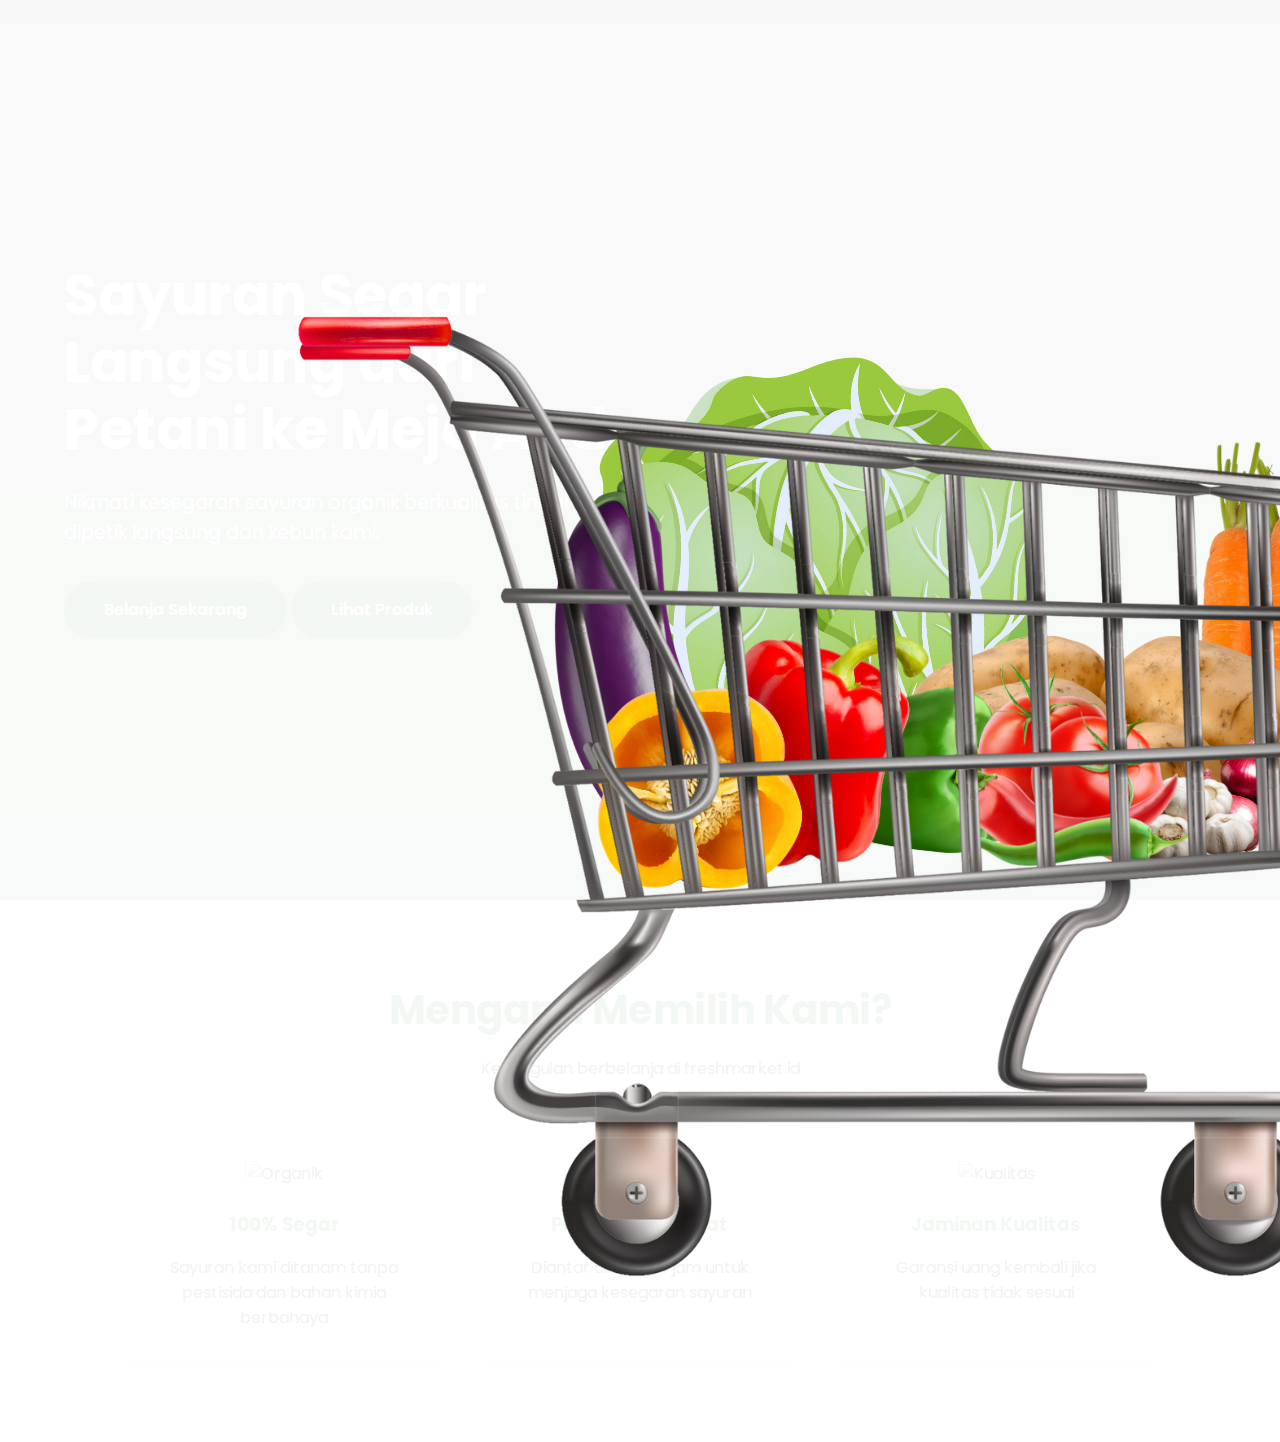
==== commit 60b2eea2: "changes to be committed: new file: .gitignore new file: 404.html new file: index.html modified: js/p" ====
--- a/index.html
+++ b/index.html
@@ -3,17 +3,488 @@
   <head>
     <meta charset="UTF-8" />
     <meta name="viewport" content="width=device-width, initial-scale=1.0" />
-    <title>Fresh Market</title>
-    <link rel="stylesheet" href="./css/styles.css" />
+    <title>Fresh Market - Sayuran Segar Langsung dari Petani</title>
+    <link
+      href="https://fonts.googleapis.com/css2?family=Poppins:wght@400;500;600;700&display=swap"
+      rel="stylesheet"
+    />
+    <meta
+      name="description"
+      content="Fresh Market - Toko sayuran segar online terpercaya. Belanja sayuran organik berkualitas langsung dari petani lokal."
+    />
+    <meta
+      name="keywords"
+      content="sayuran segar, sayur organik, toko sayur online, fresh market"
+    />
+    <meta name="robots" content="index, follow" />
+    <meta
+      property="og:title"
+      content="Fresh Market - Sayuran Segar Langsung dari Petani"
+    />
+    <meta
+      property="og:description"
+      content="Belanja sayuran segar berkualitas dengan harga terbaik"
+    />
+    <meta property="og:image" content="assets/images/fresh-market-banner.jpg" />
+    <link rel="canonical" href="https://freshmarket.com" />
     <link
       rel="stylesheet"
       href="https://cdnjs.cloudflare.com/ajax/libs/font-awesome/6.0.0/css/all.min.css"
     />
+    <style>
+      * {
+        margin: 0;
+        padding: 0;
+        box-sizing: border-box;
+        font-family: "Poppins", sans-serif;
+      }
+
+      /* Navbar Styles */
+      .navbar {
+        position: fixed;
+        top: 0;
+        width: 100%;
+        background: rgba(255, 255, 255, 0.95);
+        padding: 1rem 5%;
+        display: flex;
+        justify-content: space-between;
+        align-items: center;
+        box-shadow: 0 2px 10px rgba(0, 0, 0, 0.1);
+        z-index: 1000;
+      }
+
+      .logo {
+        font-size: 1.5rem;
+        font-weight: 700;
+        color: #2e7d32;
+      }
+
+      .search-container {
+        display: flex;
+        align-items: center;
+      }
+
+      .search-container input[type="text"] {
+        padding: 0.5rem;
+        border: 1px solid #ccc;
+        border-radius: 5px;
+      }
+
+      .search-container button {
+        padding: 0.5rem 1rem;
+        border: none;
+        background: #2e7d32;
+        color: white;
+        border-radius: 5px;
+        cursor: pointer;
+      }
+
+      .nav-links {
+        display: flex;
+        gap: 2rem;
+      }
+
+      .nav-links a {
+        text-decoration: none;
+        color: #333;
+        font-weight: 500;
+        transition: color 0.3s;
+      }
+
+      .nav-links a:hover {
+        color: #2e7d32;
+      }
+
+      .auth-buttons {
+        display: flex;
+        gap: 10px;
+        align-items: center;
+      }
+
+      .auth-btn {
+        padding: 8px 16px;
+        border-radius: 4px;
+        text-decoration: none;
+        font-weight: 500;
+        transition: all 0.3s ease;
+      }
+
+      .auth-btn.login {
+        color: #2e7d32;
+        border: 1px solid #2e7d32;
+      }
+
+      .auth-btn.login:hover {
+        background: #2e7d32;
+        color: white;
+      }
+
+      .auth-btn.register {
+        background: #2e7d32;
+        color: white;
+      }
+
+      .auth-btn.register:hover {
+        background: #1b5e20;
+      }
+
+      /* Hero Section */
+      .hero {
+        height: 100vh;
+        background: linear-gradient(rgba(0, 0, 0, 0.5), rgba(46, 125, 50, 0.7)),
+          url("https://images.unsplash.com/photo-1597362925123-77861d3fbac7?auto=format&fit=crop&q=80");
+        background-size: cover;
+        background-position: center;
+        display: flex;
+        align-items: center;
+        padding: 0 5%;
+        color: white;
+      }
+
+      .hero-content {
+        max-width: 600px;
+      }
+
+      .hero-content h1 {
+        font-size: 3.5rem;
+        margin-bottom: 1.5rem;
+        line-height: 1.2;
+      }
+
+      .hero-content p {
+        font-size: 1.2rem;
+        margin-bottom: 2rem;
+        line-height: 1.6;
+      }
+
+      .cta-btn {
+        display: inline-block;
+        padding: 1rem 2.5rem;
+        background: #2e7d32;
+        color: white;
+        text-decoration: none;
+        border-radius: 30px;
+        font-weight: 600;
+        transition: all 0.3s;
+      }
+
+      .cta-btn:hover {
+        background: #1b5e20;
+        transform: translateY(-2px);
+        box-shadow: 0 5px 15px rgba(0, 0, 0, 0.3);
+      }
+
+      /* Features Section */
+      .features {
+        padding: 5rem 5%;
+        background: #f9f9f9;
+      }
+
+      .section-title {
+        text-align: center;
+        margin-bottom: 3rem;
+      }
+
+      .section-title h2 {
+        color: #2e7d32;
+        font-size: 2.5rem;
+        margin-bottom: 1rem;
+      }
+
+      .features-grid {
+        display: grid;
+        grid-template-columns: repeat(auto-fit, minmax(250px, 1fr));
+        gap: 2rem;
+        padding: 0 5%;
+      }
+
+      .feature-card {
+        background: white;
+        padding: 2rem;
+        border-radius: 15px;
+        text-align: center;
+        transition: transform 0.3s;
+        box-shadow: 0 5px 15px rgba(0, 0, 0, 0.1);
+      }
+
+      .feature-card:hover {
+        transform: translateY(-10px);
+      }
+
+      .feature-card img {
+        width: 80px;
+        height: 80px;
+        margin-bottom: 1.5rem;
+      }
+
+      .feature-card h3 {
+        color: #2e7d32;
+        margin-bottom: 1rem;
+      }
+
+      /* Responsive Design */
+      @media (max-width: 768px) {
+        .nav-links {
+          position: fixed;
+          top: 60px;
+          left: -100%;
+          width: 100%;
+          background: white;
+          padding: 1rem;
+          transition: 0.3s;
+        }
+
+        .nav-links.active {
+          left: 0;
+        }
+
+        .hamburger-menu {
+          display: block;
+        }
+
+        .search-container {
+          width: 100%;
+          margin: 1rem 0;
+        }
+
+        .auth-buttons {
+          flex-direction: column;
+          width: 100%;
+          gap: 5px;
+          margin-top: 10px;
+        }
+
+        .auth-btn {
+          width: 100%;
+          text-align: center;
+        }
+      }
+
+      .user-profile {
+        display: flex;
+        gap: 10px;
+        align-items: center;
+      }
+
+      .profile-btn {
+        color: #2e7d32;
+        text-decoration: none;
+        display: flex;
+        align-items: center;
+        gap: 5px;
+      }
+
+      .logout-btn {
+        background: none;
+        border: 1px solid #dc3545;
+        color: #dc3545;
+        padding: 5px 10px;
+        border-radius: 4px;
+        cursor: pointer;
+        display: flex;
+        align-items: center;
+        gap: 5px;
+      }
+
+      .logout-btn:hover {
+        background: #dc3545;
+        color: white;
+      }
+
+      @media (max-width: 768px) {
+        .user-profile {
+          flex-direction: column;
+          width: 100%;
+        }
+
+        .profile-btn,
+        .logout-btn {
+          width: 100%;
+          justify-content: center;
+          padding: 8px;
+        }
+      }
+    </style>
   </head>
   <body>
-    <nav>
-      <a href="./index.html">Beranda</a>
-      <a href="./pages/products.html">Produk</a>
+    <nav class="navbar">
+      <div class="logo-container">
+        <img src="assets/images/logo.png" alt="Fresh Market Logo" />
+        <style type="text/css">
+          .logo {
+            font-size: 1.5rem;
+            font-weight: 700;
+            color: #2e7d32;
+          }
+        </style>
+        <div class="logo">Fresh Market</div>
+      </div>
+
+      <div class="search-container">
+        <input type="text" id="search-input" placeholder="Cari sayuran..." />
+        <button type="button" id="search-button">
+          <i class="fas fa-search"></i>
+        </button>
+      </div>
+
+      <div class="nav-links">
+        <a href="index.html" class="nav-link">Beranda</a>
+        <a href="products.html" class="nav-link">Produk</a>
+        <a href="about.html" class="nav-link">Tentang Kami</a>
+        <a href="contact.html" class="nav-link">Kontak</a>
+        <a href="cart.html" class="cart-link">
+          <i class="fas fa-shopping-cart"></i>
+          Keranjang <span class="cart-count">0</span>
+        </a>
+        <div class="auth-buttons">
+          <a href="login.html" class="auth-btn login">Masuk</a>
+          <a href="register.html" class="auth-btn register">Daftar</a>
+        </div>
+      </div>
     </nav>
+
+    <section class="hero">
+      <div class="hero-content">
+        <h1>Sayuran Segar Langsung dari Petani ke Meja Anda</h1>
+        <p>
+          Nikmati kesegaran sayuran organik berkualitas tinggi yang dipetik
+          langsung dari kebun kami.
+        </p>
+        <a href="products.html" class="cta-btn primary">Belanja Sekarang</a>
+        <a href="products.html" class="cta-btn secondary">Lihat Produk</a>
+      </div>
+    </section>
+
+    <section class="features">
+      <div class="section-title">
+        <h2>Mengapa Memilih Kami?</h2>
+        <p>Keunggulan berbelanja di freshmarket.id</p>
+      </div>
+      <div class="features-grid">
+        <div class="feature-card">
+          <img
+            src="https://img.icons8.com/color/96/000000/organic-food.png"
+            alt="Organik"
+          />
+          <h3>100% Segar</h3>
+          <p>Sayuran kami ditanam tanpa pestisida dan bahan kimia berbahaya</p>
+        </div>
+        <div class="feature-card">
+          <img
+            src="https://img.icons8.com/color/96/000000/delivery--v2.png"
+            alt="Pengiriman"
+          />
+          <h3>Pengiriman Cepat</h3>
+          <p>Diantar dalam 24 jam untuk menjaga kesegaran sayuran</p>
+        </div>
+        <div class="feature-card">
+          <img
+            src="https://img.icons8.com/color/96/000000/guarantee.png"
+            alt="Kualitas"
+          />
+          <h3>Jaminan Kualitas</h3>
+          <p>Garansi uang kembali jika kualitas tidak sesuai</p>
+        </div>
+      </div>
+    </section>
+
+    <script src="/js/init.js"></script>
+
+    <script>
+      document.addEventListener("DOMContentLoaded", function () {
+        // Menangani tombol CTA (Call to Action)
+        const ctaButtons = document.querySelectorAll(".cta-btn");
+        ctaButtons.forEach((button) => {
+          button.addEventListener("click", function (e) {
+            const href = this.getAttribute("href");
+            if (href) {
+              window.location.href = href;
+            }
+          });
+        });
+
+        // Menangani tombol search
+        const searchButton = document.getElementById("search-button");
+        const searchInput = document.getElementById("search-input");
+
+        searchButton.addEventListener("click", function () {
+          const searchTerm = searchInput.value.trim();
+          if (searchTerm) {
+            window.location.href = `products.html?search=${encodeURIComponent(
+              searchTerm
+            )}`;
+          }
+        });
+
+        // Menambahkan efek parallax pada hero section
+        window.addEventListener("scroll", function () {
+          const hero = document.querySelector(".hero");
+          const scrolled = window.pageYOffset;
+          hero.style.backgroundPositionY = -(scrolled * 0.5) + "px";
+        });
+
+        // Cek apakah user sudah login
+        checkLoginStatus();
+      });
+
+      // Fungsi logout
+      function logout() {
+        localStorage.removeItem("user");
+        window.location.reload();
+      }
+
+      // Update autentikasi dan navigasi
+      function checkLoginStatus() {
+        const user = JSON.parse(localStorage.getItem("user"));
+        const authButtons = document.querySelector(".auth-buttons");
+
+        if (!authButtons) return;
+
+        if (user) {
+          // Update tampilan sesuai role
+          authButtons.innerHTML = `
+                <div class="user-profile">
+                    <a href="${
+                      user.isAdmin
+                        ? "../admin/dashboard.html"
+                        : "user/dashboard.html"
+                    }" class="dashboard-btn">
+                        <i class="fas fa-user-circle"></i>
+                        <span>${user.name}</span>
+                    </a>
+                    <a href="user/cart.html" class="cart-btn">
+                        <i class="fas fa-shopping-cart"></i>
+                        <span class="cart-count" id="cartCount">0</span>
+                    </a>
+                    <button onclick="logout()" class="logout-btn">
+                        <i class="fas fa-sign-out-alt"></i>
+                    </button>
+                </div>
+            `;
+
+          // Update jumlah keranjang
+          updateCartCount();
+        } else {
+          authButtons.innerHTML = `
+                <a href="login.html" class="auth-btn login">Masuk</a>
+                <a href="register.html" class="auth-btn register">Daftar</a>
+            `;
+        }
+      }
+
+      // Fungsi untuk update jumlah item di keranjang
+      function updateCartCount() {
+        const user = JSON.parse(localStorage.getItem("user"));
+        if (!user) return;
+
+        const cart = JSON.parse(localStorage.getItem("cart")) || [];
+        const userCart = cart.filter((item) => item.userId === user.email);
+
+        const cartCount = document.getElementById("cartCount");
+        if (cartCount) {
+          cartCount.textContent = userCart.length;
+        }
+      }
+    </script>
   </body>
 </html>
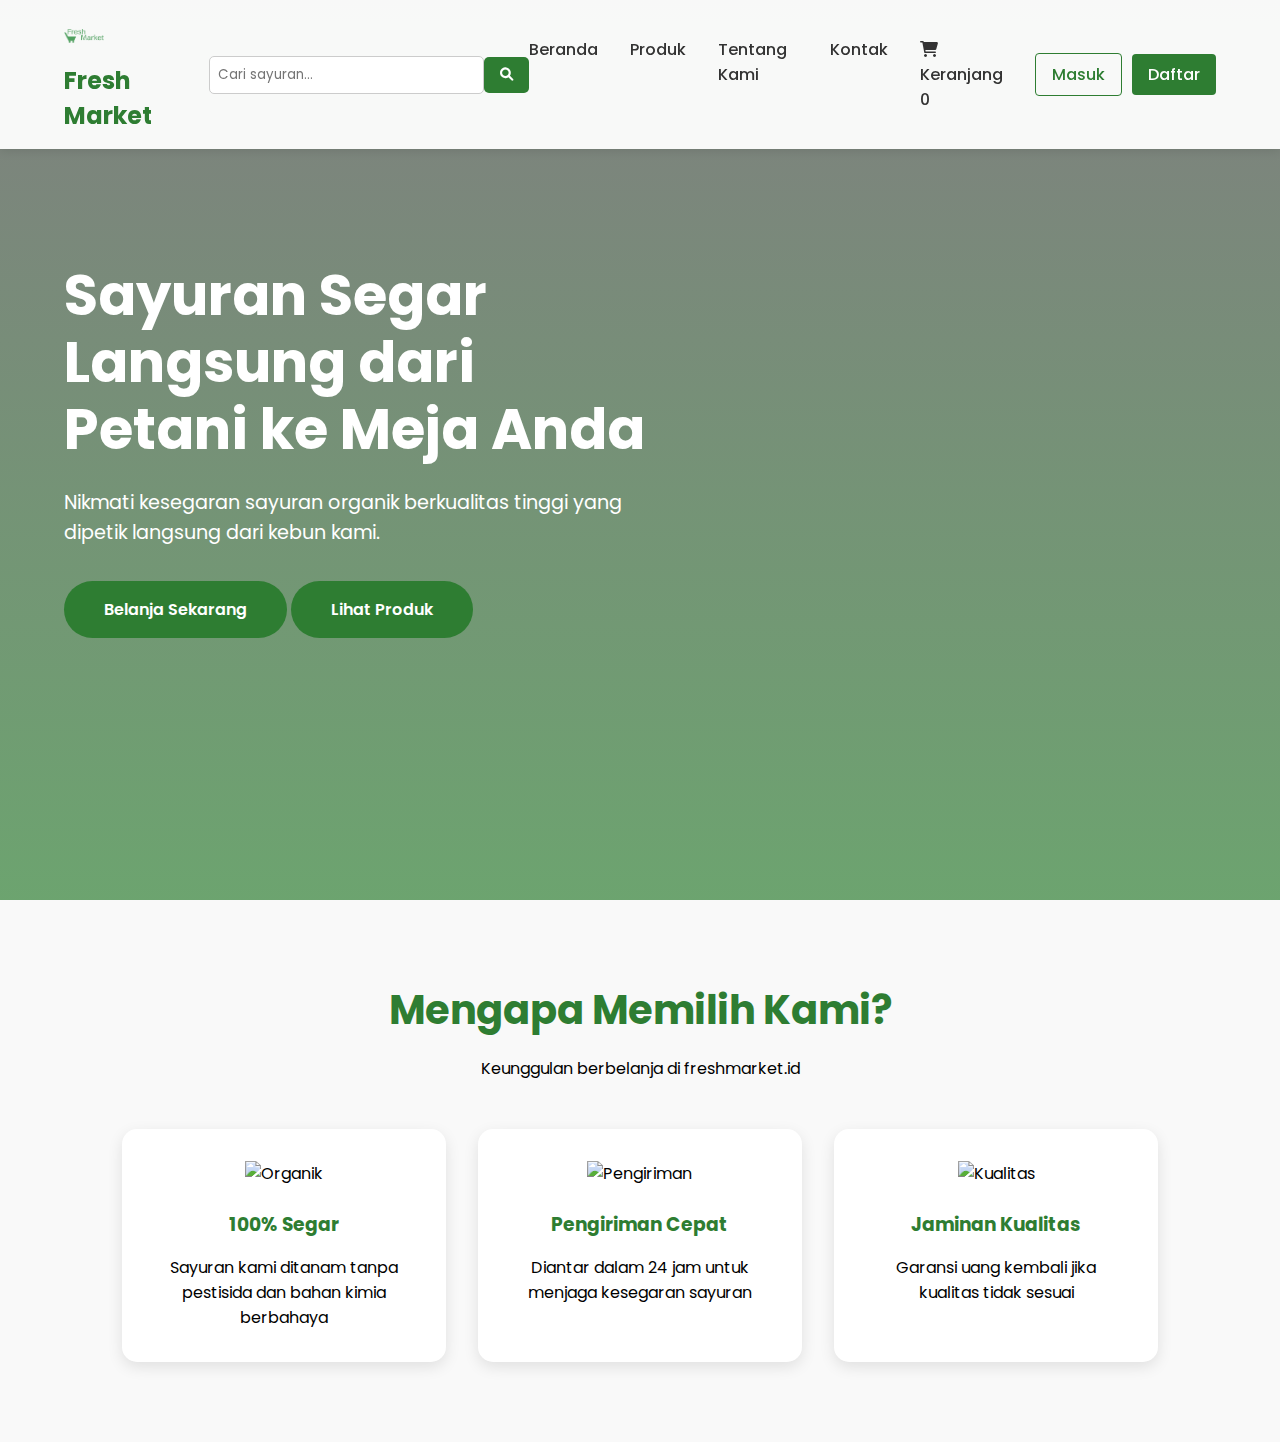
==== commit 9037cdfe: "pindahin file" ====
--- a/index.html
+++ b/index.html
@@ -309,14 +309,11 @@
   <body>
     <nav class="navbar">
       <div class="logo-container">
-        <img src="assets/images/logo.png" alt="Fresh Market Logo" />
-        <style type="text/css">
-          .logo {
-            font-size: 1.5rem;
-            font-weight: 700;
-            color: #2e7d32;
-          }
-        </style>
+        <img
+          src="assets/images/logo.png"
+          alt="Fresh Market Logo"
+          style="width: 40px; height: 40px; object-fit: contain"
+        />
         <div class="logo">Fresh Market</div>
       </div>
 
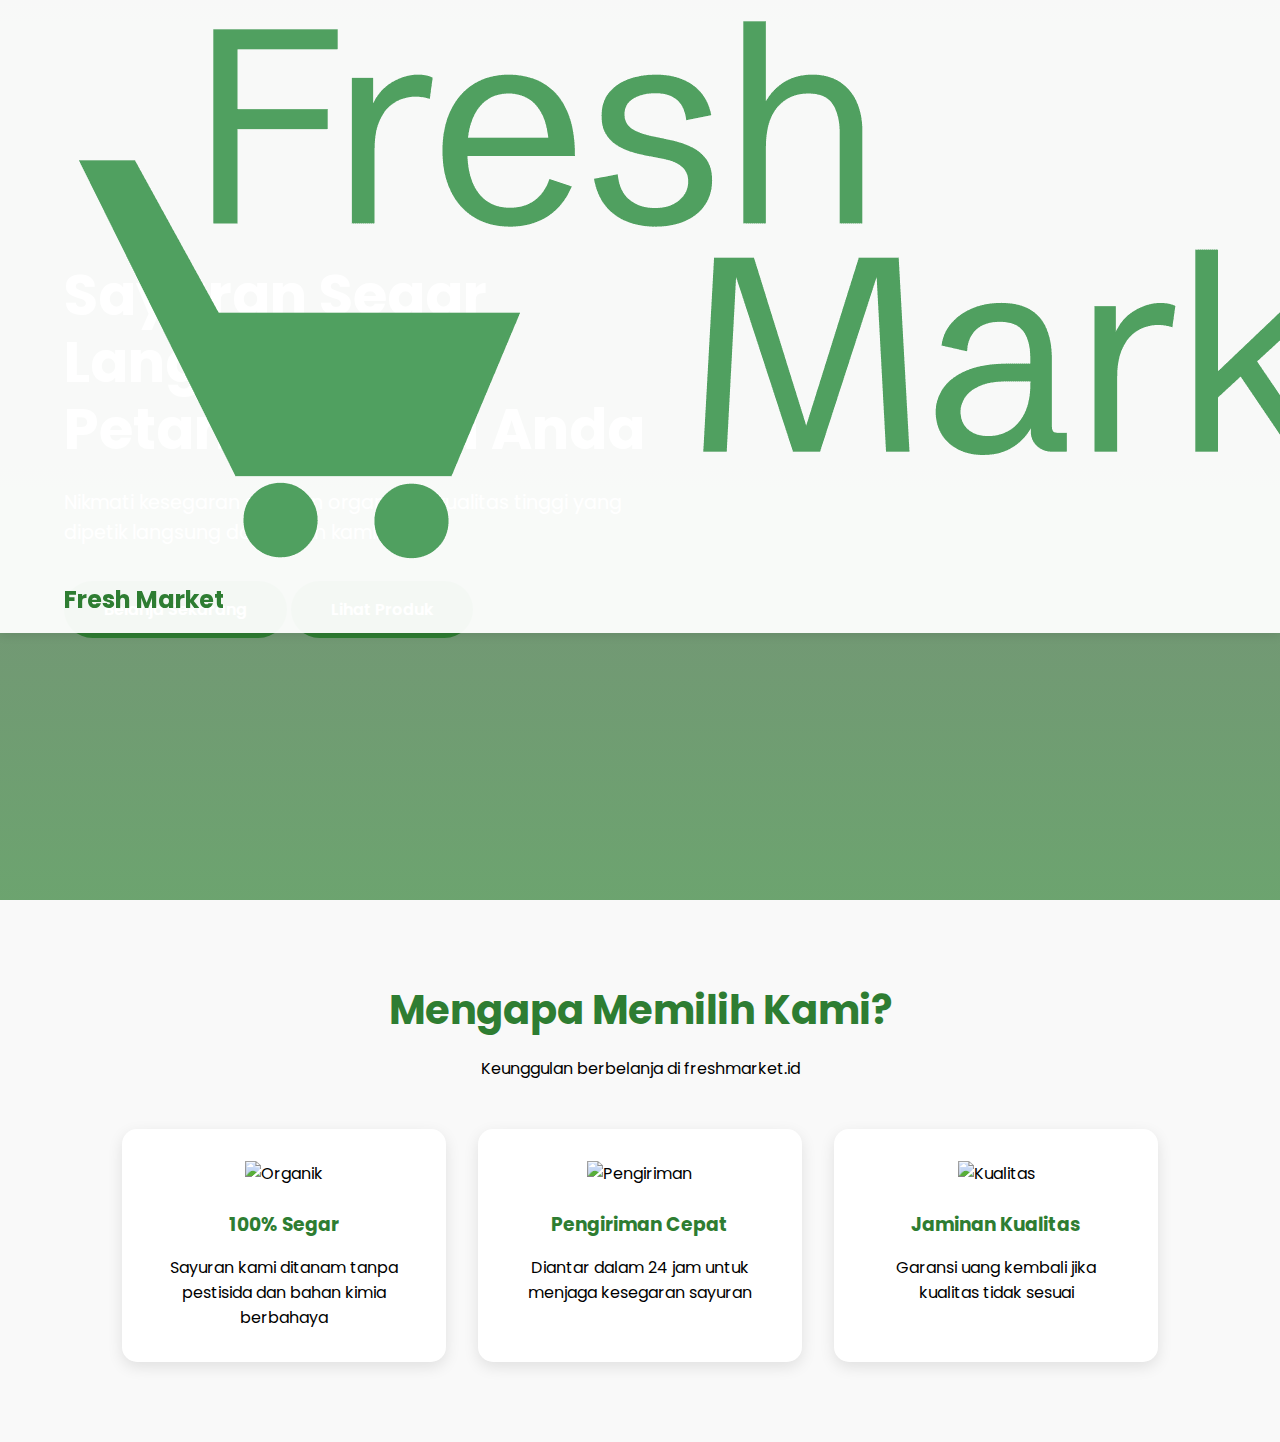
==== commit 08f1f4c4: "reload" ====
--- a/index.html
+++ b/index.html
@@ -309,11 +309,12 @@
   <body>
     <nav class="navbar">
       <div class="logo-container">
-        <img
-          src="assets/images/logo.png"
-          alt="Fresh Market Logo"
-          style="width: 40px; height: 40px; object-fit: contain"
-        />
+        <img src="assets/images/logo.png" alt="Fresh Market Logo" />
+        <div class="hamburger-menu">
+          <span></span>
+          <span></span>
+          <span></span>
+        </div>
         <div class="logo">Fresh Market</div>
       </div>
 
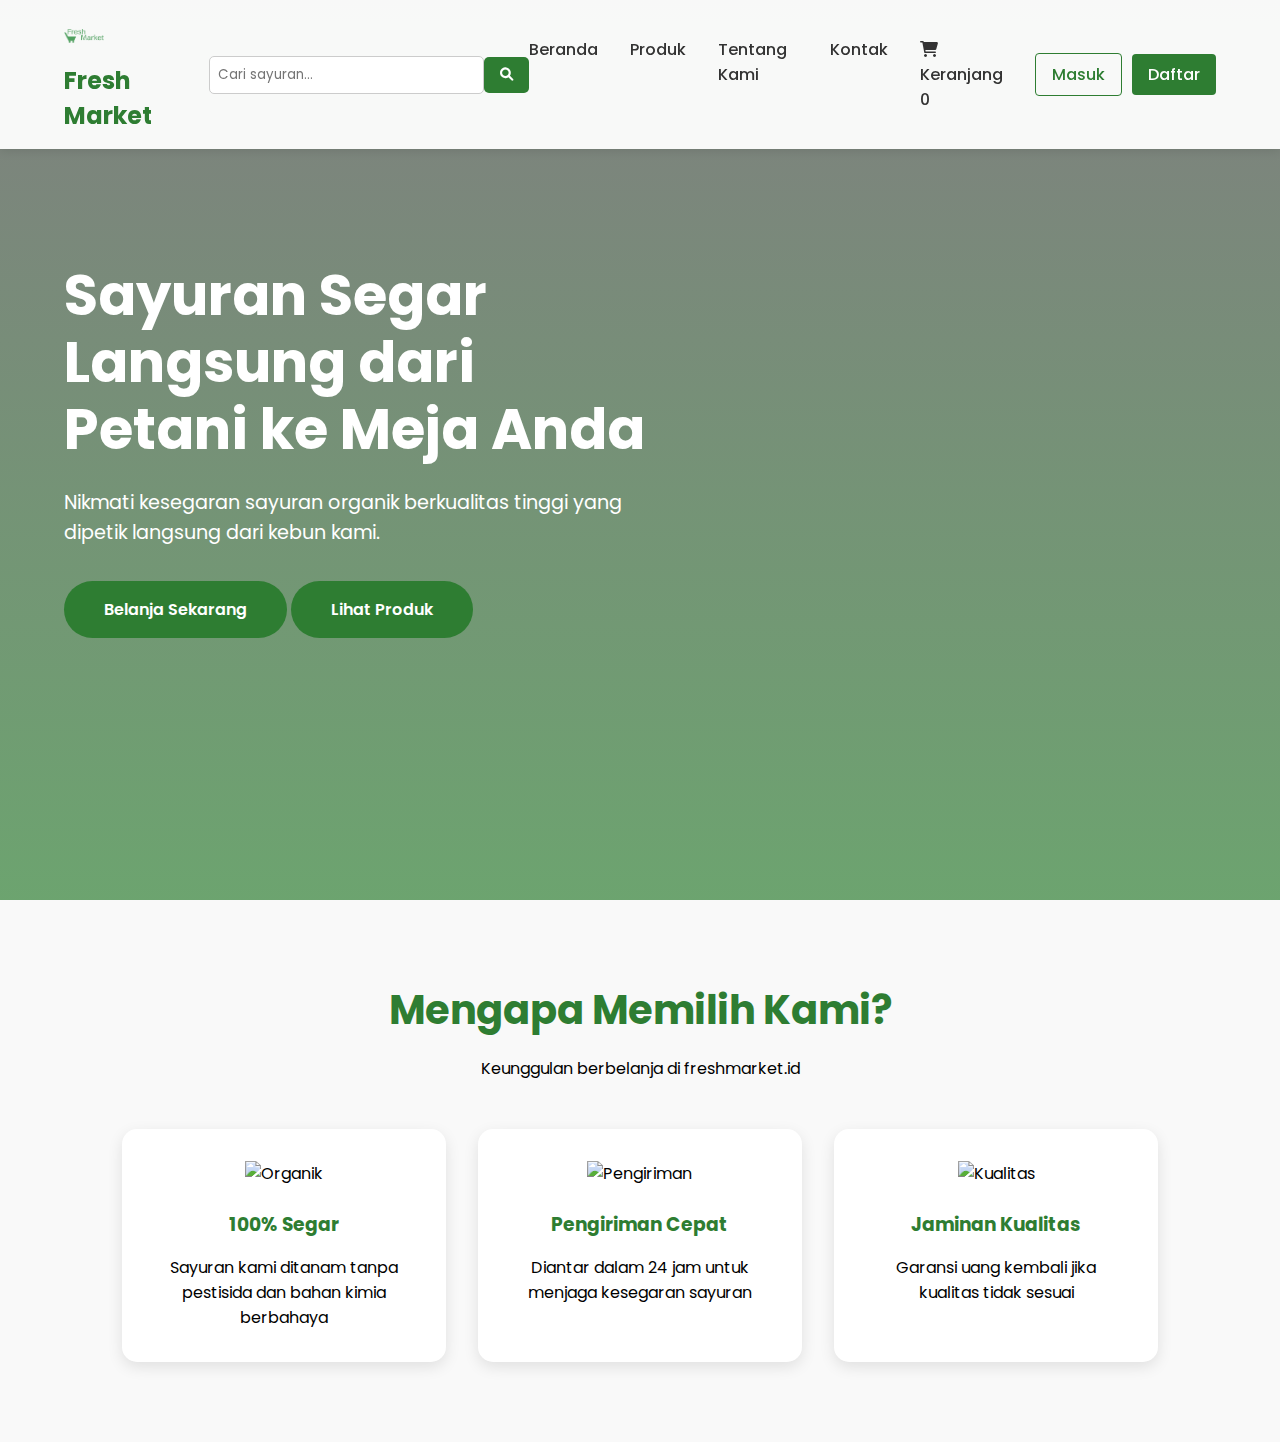
==== commit bbf6b928: "edit ukuran logo" ====
--- a/index.html
+++ b/index.html
@@ -308,15 +308,16 @@
   </head>
   <body>
     <nav class="navbar">
+      <!-- ... existing code ... -->
       <div class="logo-container">
-        <img src="assets/images/logo.png" alt="Fresh Market Logo" />
-        <div class="hamburger-menu">
-          <span></span>
-          <span></span>
-          <span></span>
-        </div>
+        <img
+          src="assets/images/logo.png"
+          alt="Fresh Market Logo"
+          style="width: 40px; height: 40px; object-fit: contain"
+        />
         <div class="logo">Fresh Market</div>
       </div>
+      <!-- ... existing code ... -->
 
       <div class="search-container">
         <input type="text" id="search-input" placeholder="Cari sayuran..." />
